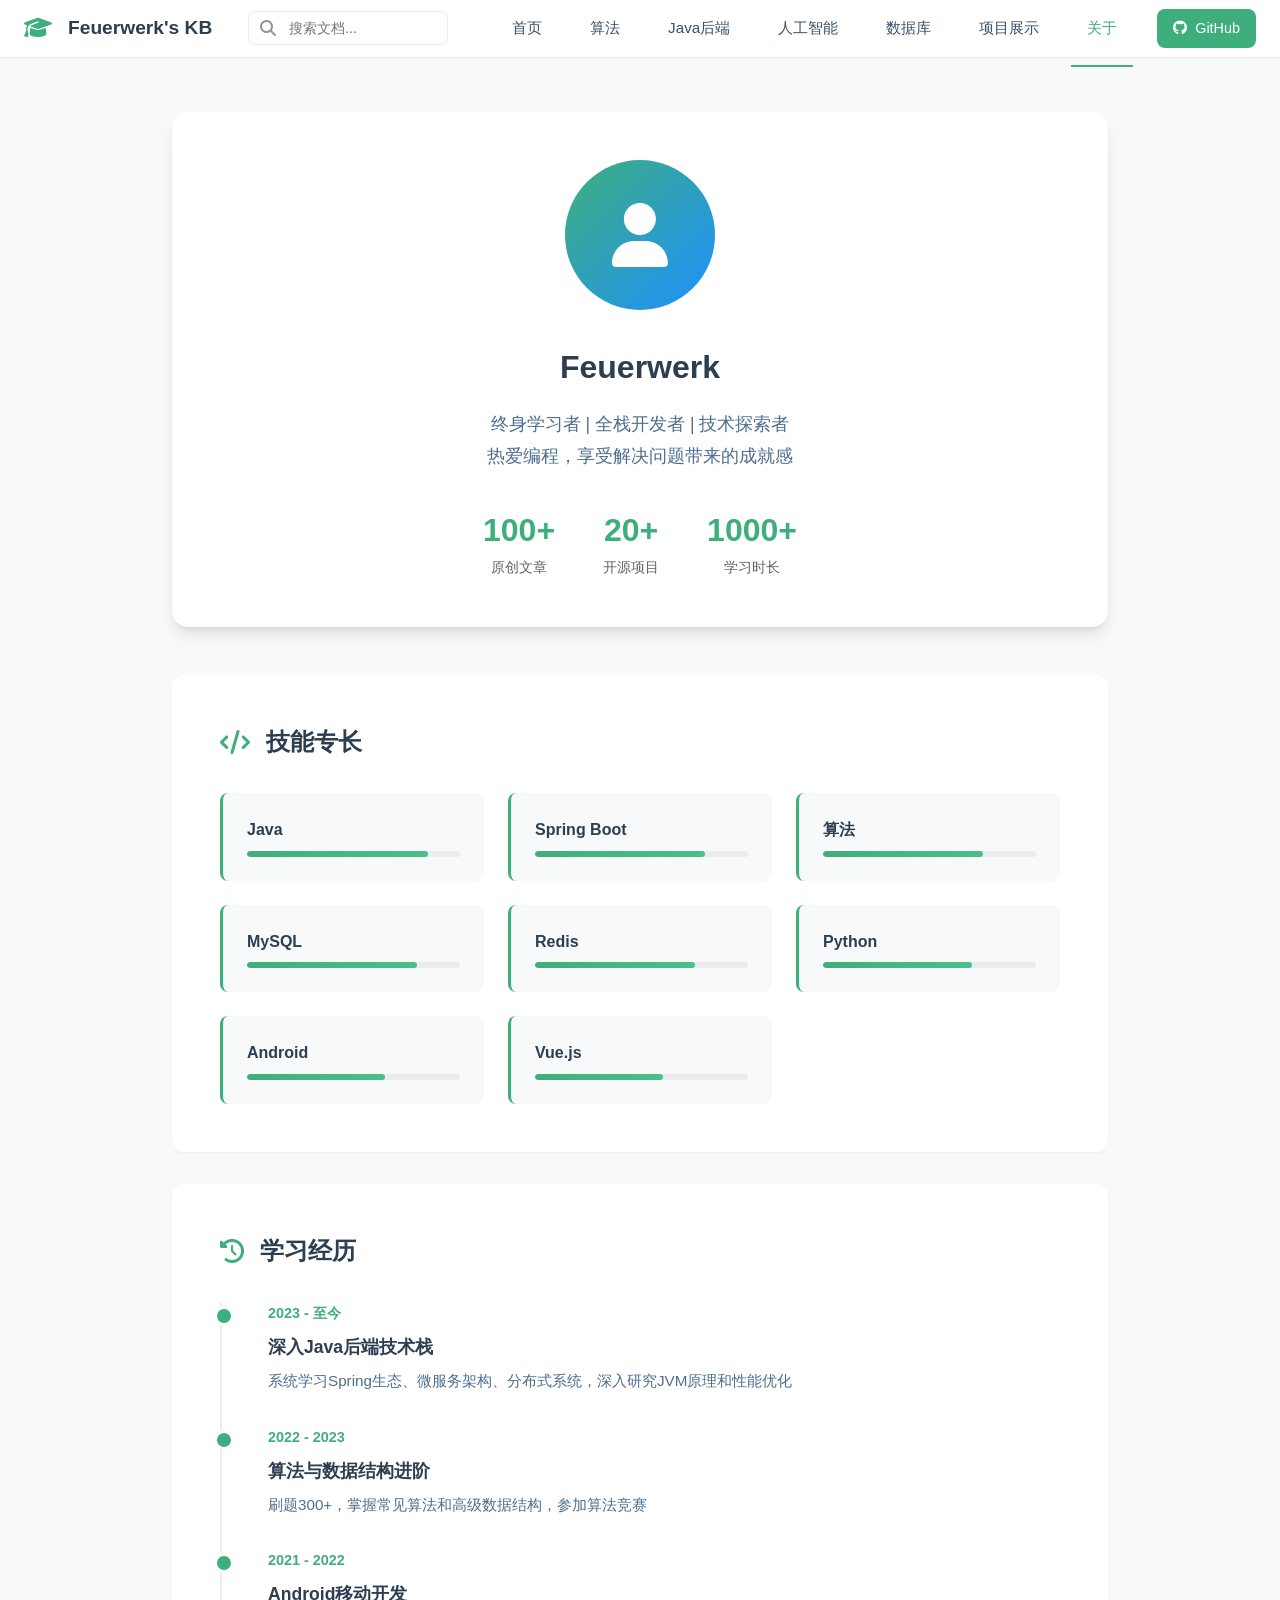
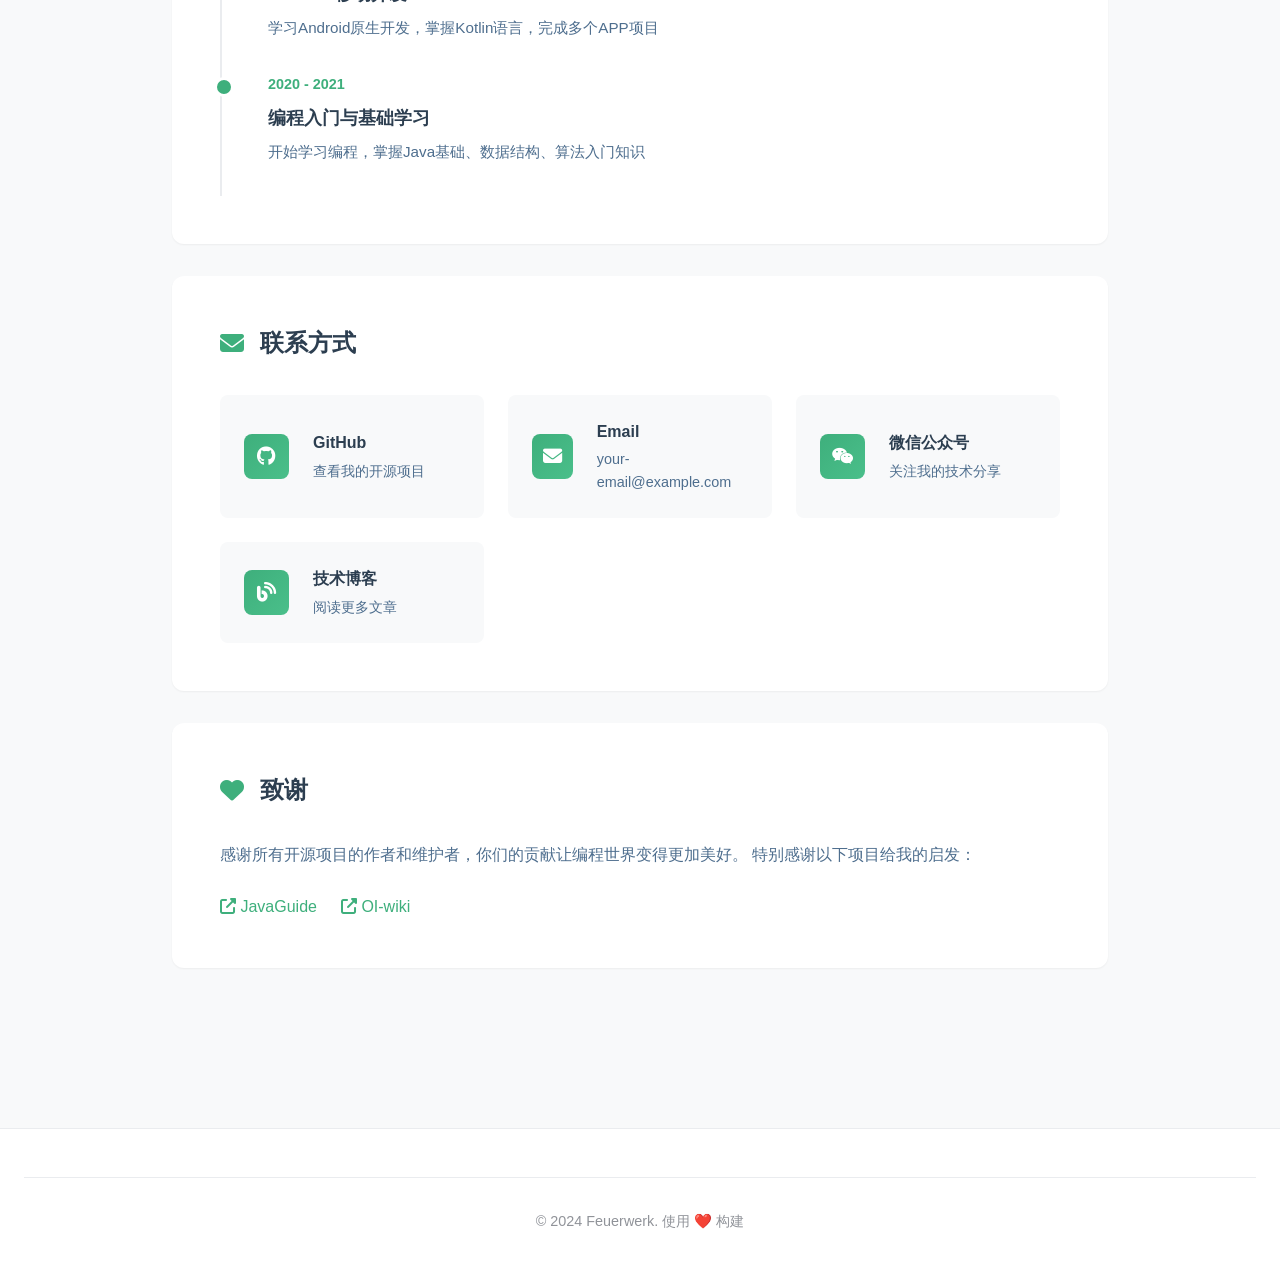
==== pages/about.html @ c7c96744 "feat: 创建完整的个人知识库展示网站 - 添加文档系统风格的首页和导航 - 创建6个学习领域页面（算法、Java后端、AI、框架、数据库、中间件） - 添加项目展示页面和关于页面 - 实现响应式设" ====
<!DOCTYPE html>
<html lang="zh-CN">
<head>
    <meta charset="UTF-8">
    <meta name="viewport" content="width=device-width, initial-scale=1.0">
    <title>关于我 - Feuerwerk's Knowledge Base</title>
    <link rel="stylesheet" href="https://cdnjs.cloudflare.com/ajax/libs/font-awesome/6.4.0/css/all.min.css">
    <link rel="stylesheet" href="../css/docs-style.css">
    <style>
        .about-container {
            max-width: 1000px;
            margin: 0 auto;
            padding: var(--spacing-lg);
        }

        .profile-card {
            background: var(--bg-primary);
            border-radius: var(--radius-xl);
            padding: var(--spacing-xl);
            text-align: center;
            box-shadow: var(--shadow-lg);
            margin-bottom: var(--spacing-xl);
        }

        .profile-avatar {
            width: 150px;
            height: 150px;
            border-radius: 50%;
            background: linear-gradient(135deg, var(--primary-color), var(--accent-color));
            margin: 0 auto var(--spacing-lg);
            display: flex;
            align-items: center;
            justify-content: center;
            font-size: 4rem;
            color: white;
        }

        .profile-name {
            font-size: 2rem;
            font-weight: 700;
            margin-bottom: var(--spacing-sm);
        }

        .profile-bio {
            color: var(--text-tertiary);
            font-size: 1.1rem;
            max-width: 600px;
            margin: 0 auto var(--spacing-lg);
            line-height: 1.8;
        }

        .profile-stats {
            display: flex;
            justify-content: center;
            gap: var(--spacing-xl);
            margin-top: var(--spacing-lg);
        }

        .profile-stat {
            text-align: center;
        }

        .profile-stat-value {
            font-size: 2rem;
            font-weight: 700;
            color: var(--primary-color);
        }

        .profile-stat-label {
            color: var(--text-light);
            font-size: 0.9rem;
        }

        .section {
            background: var(--bg-primary);
            border-radius: var(--radius-lg);
            padding: var(--spacing-xl);
            margin-bottom: var(--spacing-lg);
            box-shadow: var(--shadow-sm);
        }

        .section-title {
            display: flex;
            align-items: center;
            gap: var(--spacing-sm);
            font-size: 1.5rem;
            font-weight: 700;
            margin-bottom: var(--spacing-lg);
            color: var(--text-primary);
        }

        .section-title i {
            color: var(--primary-color);
        }

        .skills-grid {
            display: grid;
            grid-template-columns: repeat(auto-fit, minmax(200px, 1fr));
            gap: var(--spacing-md);
        }

        .skill-item {
            padding: var(--spacing-md);
            background: var(--bg-secondary);
            border-radius: var(--radius-md);
            border-left: 3px solid var(--primary-color);
        }

        .skill-name {
            font-weight: 600;
            margin-bottom: var(--spacing-xs);
            color: var(--text-primary);
        }

        .skill-level {
            height: 6px;
            background: var(--border-color);
            border-radius: 3px;
            overflow: hidden;
        }

        .skill-progress {
            height: 100%;
            background: linear-gradient(90deg, var(--primary-color), var(--primary-light));
            border-radius: 3px;
            transition: width 1s ease-in-out;
        }

        .timeline {
            position: relative;
            padding-left: var(--spacing-xl);
        }

        .timeline::before {
            content: '';
            position: absolute;
            left: 0;
            top: 0;
            bottom: 0;
            width: 2px;
            background: var(--border-color);
        }

        .timeline-item {
            position: relative;
            padding-bottom: var(--spacing-lg);
        }

        .timeline-item::before {
            content: '';
            position: absolute;
            left: calc(-1 * var(--spacing-xl) - 6px);
            top: 4px;
            width: 14px;
            height: 14px;
            border-radius: 50%;
            background: var(--primary-color);
            border: 3px solid var(--bg-primary);
        }

        .timeline-date {
            color: var(--primary-color);
            font-weight: 600;
            font-size: 0.9rem;
            margin-bottom: var(--spacing-xs);
        }

        .timeline-title {
            font-size: 1.1rem;
            font-weight: 600;
            margin-bottom: var(--spacing-xs);
        }

        .timeline-desc {
            color: var(--text-tertiary);
            font-size: 0.95rem;
        }

        .contact-methods {
            display: grid;
            grid-template-columns: repeat(auto-fit, minmax(250px, 1fr));
            gap: var(--spacing-md);
        }

        .contact-method {
            display: flex;
            align-items: center;
            gap: var(--spacing-md);
            padding: var(--spacing-md);
            background: var(--bg-secondary);
            border-radius: var(--radius-md);
            text-decoration: none;
            color: var(--text-primary);
            transition: all 0.3s ease;
        }

        .contact-method:hover {
            transform: translateY(-2px);
            box-shadow: var(--shadow-md);
        }

        .contact-icon {
            width: 45px;
            height: 45px;
            background: linear-gradient(135deg, var(--primary-color), var(--primary-light));
            border-radius: var(--radius-md);
            display: flex;
            align-items: center;
            justify-content: center;
            color: white;
            font-size: 1.2rem;
        }

        .contact-info h4 {
            font-size: 1rem;
            margin-bottom: 4px;
        }

        .contact-info p {
            color: var(--text-tertiary);
            font-size: 0.9rem;
        }
    </style>
</head>
<body>
    <!-- 导航栏 -->
    <nav class="navbar">
        <div class="nav-container">
            <div class="nav-brand">
                <a href="../index.html" class="logo">
                    <i class="fas fa-graduation-cap"></i>
                    <span>Feuerwerk's KB</span>
                </a>
            </div>
            <div class="nav-menu">
                <div class="nav-search">
                    <input type="text" placeholder="搜索文档..." class="search-input">
                    <i class="fas fa-search"></i>
                </div>
                <div class="nav-links">
                    <a href="../index.html" class="nav-link">首页</a>
                    <a href="algorithm.html" class="nav-link">算法</a>
                    <a href="java-backend.html" class="nav-link">Java后端</a>
                    <a href="ai.html" class="nav-link">人工智能</a>
                    <a href="database.html" class="nav-link">数据库</a>
                    <a href="projects.html" class="nav-link">项目展示</a>
                    <a href="about.html" class="nav-link active">关于</a>
                </div>
                <div class="nav-actions">
                    <a href="https://github.com/FeuerwerkLy" target="_blank" class="github-link">
                        <i class="fab fa-github"></i>
                        <span>GitHub</span>
                    </a>
                </div>
                <button class="mobile-menu-toggle">
                    <i class="fas fa-bars"></i>
                </button>
            </div>
        </div>
    </nav>

    <!-- 主要内容 -->
    <div class="main-container">
        <div class="about-container">
            <!-- 个人简介卡片 -->
            <div class="profile-card">
                <div class="profile-avatar">
                    <i class="fas fa-user"></i>
                </div>
                <h1 class="profile-name">Feuerwerk</h1>
                <p class="profile-bio">
                    终身学习者 | 全栈开发者 | 技术探索者<br>
                    热爱编程，享受解决问题带来的成就感
                </p>
                <div class="profile-stats">
                    <div class="profile-stat">
                        <div class="profile-stat-value">100+</div>
                        <div class="profile-stat-label">原创文章</div>
                    </div>
                    <div class="profile-stat">
                        <div class="profile-stat-value">20+</div>
                        <div class="profile-stat-label">开源项目</div>
                    </div>
                    <div class="profile-stat">
                        <div class="profile-stat-value">1000+</div>
                        <div class="profile-stat-label">学习时长</div>
                    </div>
                </div>
            </div>

            <!-- 技能专长 -->
            <div class="section">
                <h2 class="section-title">
                    <i class="fas fa-code"></i>
                    技能专长
                </h2>
                <div class="skills-grid">
                    <div class="skill-item">
                        <div class="skill-name">Java</div>
                        <div class="skill-level">
                            <div class="skill-progress" style="width: 85%"></div>
                        </div>
                    </div>
                    <div class="skill-item">
                        <div class="skill-name">Spring Boot</div>
                        <div class="skill-level">
                            <div class="skill-progress" style="width: 80%"></div>
                        </div>
                    </div>
                    <div class="skill-item">
                        <div class="skill-name">算法</div>
                        <div class="skill-level">
                            <div class="skill-progress" style="width: 75%"></div>
                        </div>
                    </div>
                    <div class="skill-item">
                        <div class="skill-name">MySQL</div>
                        <div class="skill-level">
                            <div class="skill-progress" style="width: 80%"></div>
                        </div>
                    </div>
                    <div class="skill-item">
                        <div class="skill-name">Redis</div>
                        <div class="skill-level">
                            <div class="skill-progress" style="width: 75%"></div>
                        </div>
                    </div>
                    <div class="skill-item">
                        <div class="skill-name">Python</div>
                        <div class="skill-level">
                            <div class="skill-progress" style="width: 70%"></div>
                        </div>
                    </div>
                    <div class="skill-item">
                        <div class="skill-name">Android</div>
                        <div class="skill-level">
                            <div class="skill-progress" style="width: 65%"></div>
                        </div>
                    </div>
                    <div class="skill-item">
                        <div class="skill-name">Vue.js</div>
                        <div class="skill-level">
                            <div class="skill-progress" style="width: 60%"></div>
                        </div>
                    </div>
                </div>
            </div>

            <!-- 学习经历 -->
            <div class="section">
                <h2 class="section-title">
                    <i class="fas fa-history"></i>
                    学习经历
                </h2>
                <div class="timeline">
                    <div class="timeline-item">
                        <div class="timeline-date">2023 - 至今</div>
                        <div class="timeline-title">深入Java后端技术栈</div>
                        <div class="timeline-desc">
                            系统学习Spring生态、微服务架构、分布式系统，深入研究JVM原理和性能优化
                        </div>
                    </div>
                    <div class="timeline-item">
                        <div class="timeline-date">2022 - 2023</div>
                        <div class="timeline-title">算法与数据结构进阶</div>
                        <div class="timeline-desc">
                            刷题300+，掌握常见算法和高级数据结构，参加算法竞赛
                        </div>
                    </div>
                    <div class="timeline-item">
                        <div class="timeline-date">2021 - 2022</div>
                        <div class="timeline-title">Android移动开发</div>
                        <div class="timeline-desc">
                            学习Android原生开发，掌握Kotlin语言，完成多个APP项目
                        </div>
                    </div>
                    <div class="timeline-item">
                        <div class="timeline-date">2020 - 2021</div>
                        <div class="timeline-title">编程入门与基础学习</div>
                        <div class="timeline-desc">
                            开始学习编程，掌握Java基础、数据结构、算法入门知识
                        </div>
                    </div>
                </div>
            </div>

            <!-- 联系方式 -->
            <div class="section">
                <h2 class="section-title">
                    <i class="fas fa-envelope"></i>
                    联系方式
                </h2>
                <div class="contact-methods">
                    <a href="https://github.com/FeuerwerkLy" target="_blank" class="contact-method">
                        <div class="contact-icon">
                            <i class="fab fa-github"></i>
                        </div>
                        <div class="contact-info">
                            <h4>GitHub</h4>
                            <p>查看我的开源项目</p>
                        </div>
                    </a>
                    <a href="mailto:your-email@example.com" class="contact-method">
                        <div class="contact-icon">
                            <i class="fas fa-envelope"></i>
                        </div>
                        <div class="contact-info">
                            <h4>Email</h4>
                            <p>your-email@example.com</p>
                        </div>
                    </a>
                    <a href="#" class="contact-method">
                        <div class="contact-icon">
                            <i class="fab fa-weixin"></i>
                        </div>
                        <div class="contact-info">
                            <h4>微信公众号</h4>
                            <p>关注我的技术分享</p>
                        </div>
                    </a>
                    <a href="#" class="contact-method">
                        <div class="contact-icon">
                            <i class="fas fa-blog"></i>
                        </div>
                        <div class="contact-info">
                            <h4>技术博客</h4>
                            <p>阅读更多文章</p>
                        </div>
                    </a>
                </div>
            </div>

            <!-- 致谢 -->
            <div class="section">
                <h2 class="section-title">
                    <i class="fas fa-heart"></i>
                    致谢
                </h2>
                <p style="color: var(--text-tertiary); line-height: 1.8;">
                    感谢所有开源项目的作者和维护者，你们的贡献让编程世界变得更加美好。
                    特别感谢以下项目给我的启发：
                </p>
                <div style="margin-top: var(--spacing-md); display: flex; gap: var(--spacing-md); flex-wrap: wrap;">
                    <a href="https://github.com/Snailclimb/JavaGuide" target="_blank" style="color: var(--primary-color); text-decoration: none;">
                        <i class="fas fa-external-link-alt"></i> JavaGuide
                    </a>
                    <a href="https://github.com/OI-wiki/OI-wiki" target="_blank" style="color: var(--primary-color); text-decoration: none;">
                        <i class="fas fa-external-link-alt"></i> OI-wiki
                    </a>
                </div>
            </div>
        </div>
    </div>

    <!-- 页脚 -->
    <footer class="footer">
        <div class="footer-container">
            <div class="footer-bottom">
                <p>© 2024 Feuerwerk. 使用 ❤️ 构建</p>
            </div>
        </div>
    </footer>

    <button class="back-to-top" id="backToTop">
        <i class="fas fa-arrow-up"></i>
    </button>

    <script src="../js/main.js"></script>
</body>
</html>
---- css/docs-style.css ----
/* ==================== 全局样式 ==================== */
* {
    margin: 0;
    padding: 0;
    box-sizing: border-box;
}

:root {
    /* 主色调 */
    --primary-color: #3eaf7c;
    --primary-light: #4abf8a;
    --primary-dark: #34905c;

    /* 辅助色 */
    --secondary-color: #42b983;
    --accent-color: #1e90ff;
    --warning-color: #ffc107;
    --danger-color: #f56c6c;
    --success-color: #67c23a;

    /* 文字颜色 */
    --text-primary: #2c3e50;
    --text-secondary: #3a5169;
    --text-tertiary: #4e6e8e;
    --text-light: #606266;
    --text-lighter: #909399;
    --text-placeholder: #c0c4cc;

    /* 背景颜色 */
    --bg-primary: #ffffff;
    --bg-secondary: #f8f9fa;
    --bg-tertiary: #f5f7fa;
    --bg-code: #282c34;
    --bg-sidebar: #fbfbfb;

    /* 边框颜色 */
    --border-color: #eaecef;
    --border-light: #dfe4ed;
    --border-dark: #dcdfe6;

    /* 阴影 */
    --shadow-sm: 0 1px 2px 0 rgba(0, 0, 0, 0.05);
    --shadow-md: 0 4px 6px -1px rgba(0, 0, 0, 0.1), 0 2px 4px -1px rgba(0, 0, 0, 0.06);
    --shadow-lg: 0 10px 15px -3px rgba(0, 0, 0, 0.1), 0 4px 6px -2px rgba(0, 0, 0, 0.05);
    --shadow-xl: 0 20px 25px -5px rgba(0, 0, 0, 0.1), 0 10px 10px -5px rgba(0, 0, 0, 0.04);

    /* 圆角 */
    --radius-sm: 4px;
    --radius-md: 8px;
    --radius-lg: 12px;
    --radius-xl: 16px;

    /* 间距 */
    --spacing-xs: 0.5rem;
    --spacing-sm: 1rem;
    --spacing-md: 1.5rem;
    --spacing-lg: 2rem;
    --spacing-xl: 3rem;

    /* 字体 */
    --font-family: -apple-system, BlinkMacSystemFont, "Segoe UI", Roboto, "Helvetica Neue", Arial, sans-serif;
    --font-mono: "SFMono-Regular", Consolas, "Liberation Mono", Menlo, monospace;
}

html {
    font-size: 16px;
    scroll-behavior: smooth;
}

body {
    font-family: var(--font-family);
    line-height: 1.6;
    color: var(--text-primary);
    background: var(--bg-secondary);
    -webkit-font-smoothing: antialiased;
    -moz-osx-font-smoothing: grayscale;
}

/* ==================== 导航栏 ==================== */
.navbar {
    position: fixed;
    top: 0;
    left: 0;
    right: 0;
    height: 3.6rem;
    background: var(--bg-primary);
    border-bottom: 1px solid var(--border-color);
    z-index: 1000;
    transition: all 0.3s ease;
}

.nav-container {
    max-width: 1400px;
    margin: 0 auto;
    height: 100%;
    padding: 0 var(--spacing-md);
    display: flex;
    align-items: center;
    justify-content: space-between;
}

.nav-brand .logo {
    display: flex;
    align-items: center;
    gap: var(--spacing-sm);
    text-decoration: none;
    color: var(--text-primary);
    font-weight: 600;
    font-size: 1.2rem;
    transition: all 0.3s ease;
}

.nav-brand .logo:hover {
    color: var(--primary-color);
}

.nav-brand .logo i {
    color: var(--primary-color);
    font-size: 1.4rem;
}

.nav-menu {
    display: flex;
    align-items: center;
    gap: var(--spacing-md);
}

.nav-search {
    position: relative;
    margin-right: var(--spacing-md);
}

.nav-search input {
    width: 200px;
    padding: 0.5rem 1rem 0.5rem 2.5rem;
    border: 1px solid var(--border-color);
    border-radius: var(--radius-md);
    font-size: 0.9rem;
    transition: all 0.3s ease;
}

.nav-search input:focus {
    outline: none;
    border-color: var(--primary-color);
    width: 250px;
}

.nav-search i {
    position: absolute;
    left: 0.75rem;
    top: 50%;
    transform: translateY(-50%);
    color: var(--text-lighter);
}

.nav-links {
    display: flex;
    gap: var(--spacing-sm);
}

.nav-link {
    padding: 0.5rem 1rem;
    color: var(--text-secondary);
    text-decoration: none;
    font-size: 0.95rem;
    font-weight: 500;
    border-radius: var(--radius-sm);
    transition: all 0.3s ease;
    position: relative;
}

.nav-link:hover {
    color: var(--primary-color);
    background: var(--bg-tertiary);
}

.nav-link.active {
    color: var(--primary-color);
}

.nav-link.active::after {
    content: '';
    position: absolute;
    bottom: -1.15rem;
    left: 0;
    right: 0;
    height: 2px;
    background: var(--primary-color);
}

.nav-actions .github-link {
    display: flex;
    align-items: center;
    gap: var(--spacing-xs);
    padding: 0.5rem 1rem;
    background: var(--primary-color);
    color: white;
    text-decoration: none;
    border-radius: var(--radius-md);
    font-size: 0.9rem;
    font-weight: 500;
    transition: all 0.3s ease;
}

.nav-actions .github-link:hover {
    background: var(--primary-light);
    transform: translateY(-2px);
}

.mobile-menu-toggle {
    display: none;
    background: none;
    border: none;
    font-size: 1.2rem;
    color: var(--text-primary);
    cursor: pointer;
    padding: var(--spacing-sm);
}

/* ==================== 主容器 ==================== */
.main-container {
    max-width: 1400px;
    margin: 0 auto;
    padding: 5rem var(--spacing-md) var(--spacing-xl);
    min-height: 100vh;
}

/* ==================== Hero Section ==================== */
.hero-section {
    display: grid;
    grid-template-columns: 1fr 1fr;
    gap: var(--spacing-xl);
    align-items: center;
    padding: var(--spacing-xl) 0;
    margin-bottom: var(--spacing-xl);
}

.hero-content {
    animation: fadeInUp 0.8s ease;
}

.hero-badge {
    display: inline-flex;
    align-items: center;
    gap: var(--spacing-xs);
    padding: var(--spacing-xs) var(--spacing-md);
    background: rgba(62, 175, 124, 0.1);
    color: var(--primary-color);
    border-radius: var(--radius-xl);
    font-size: 0.9rem;
    font-weight: 500;
    margin-bottom: var(--spacing-md);
}

.hero-title {
    font-size: 3rem;
    font-weight: 700;
    line-height: 1.2;
    margin-bottom: var(--spacing-md);
}

.gradient-text {
    background: linear-gradient(135deg, var(--primary-color), var(--accent-color));
    -webkit-background-clip: text;
    -webkit-text-fill-color: transparent;
    background-clip: text;
}

.hero-subtitle {
    font-size: 1.5rem;
    color: var(--text-secondary);
    margin-bottom: var(--spacing-md);
}

.hero-description {
    font-size: 1.1rem;
    color: var(--text-tertiary);
    line-height: 1.8;
    margin-bottom: var(--spacing-lg);
}

.hero-stats {
    display: grid;
    grid-template-columns: repeat(4, 1fr);
    gap: var(--spacing-md);
    margin-bottom: var(--spacing-lg);
}

.stat-item {
    text-align: center;
    padding: var(--spacing-md);
    background: var(--bg-primary);
    border-radius: var(--radius-lg);
    box-shadow: var(--shadow-sm);
}

.stat-number {
    font-size: 2rem;
    font-weight: 700;
    color: var(--primary-color);
    margin-bottom: var(--spacing-xs);
}

.stat-label {
    font-size: 0.9rem;
    color: var(--text-light);
}

.hero-actions {
    display: flex;
    gap: var(--spacing-md);
    flex-wrap: wrap;
}

.btn {
    display: inline-flex;
    align-items: center;
    gap: var(--spacing-sm);
    padding: 0.875rem 1.75rem;
    border: none;
    border-radius: var(--radius-md);
    font-size: 1rem;
    font-weight: 500;
    cursor: pointer;
    text-decoration: none;
    transition: all 0.3s ease;
}

.btn-primary {
    background: var(--primary-color);
    color: white;
}

.btn-primary:hover {
    background: var(--primary-light);
    transform: translateY(-2px);
    box-shadow: var(--shadow-md);
}

.btn-secondary {
    background: white;
    color: var(--text-primary);
    border: 2px solid var(--border-color);
}

.btn-secondary:hover {
    border-color: var(--primary-color);
    color: var(--primary-color);
    transform: translateY(-2px);
}

.hero-illustration {
    position: relative;
    height: 400px;
    display: flex;
    align-items: center;
    justify-content: center;
}

.floating-card {
    position: absolute;
    width: 100px;
    height: 100px;
    background: white;
    border-radius: var(--radius-lg);
    box-shadow: var(--shadow-lg);
    display: flex;
    align-items: center;
    justify-content: center;
    font-size: 2.5rem;
    animation: float 6s ease-in-out infinite;
}

.floating-card:nth-child(1) {
    top: 10%;
    left: 20%;
    color: #f89820;
    animation-delay: 0s;
}

.floating-card:nth-child(2) {
    top: 50%;
    left: 50%;
    transform: translate(-50%, -50%);
    color: var(--primary-color);
    animation-delay: 2s;
}

.floating-card:nth-child(3) {
    bottom: 10%;
    right: 20%;
    color: var(--accent-color);
    animation-delay: 4s;
}

@keyframes float {
    0%, 100% {
        transform: translateY(0);
    }
    50% {
        transform: translateY(-20px);
    }
}

/* ==================== 快速导航 ==================== */
.quick-nav {
    margin-bottom: var(--spacing-xl);
}

.section-title {
    font-size: 2rem;
    font-weight: 700;
    margin-bottom: var(--spacing-lg);
    display: flex;
    align-items: center;
    gap: var(--spacing-sm);
}

.section-title i {
    color: var(--primary-color);
}

.nav-grid {
    display: grid;
    grid-template-columns: repeat(auto-fit, minmax(350px, 1fr));
    gap: var(--spacing-md);
}

.nav-card {
    display: flex;
    gap: var(--spacing-md);
    padding: var(--spacing-lg);
    background: var(--bg-primary);
    border-radius: var(--radius-lg);
    text-decoration: none;
    transition: all 0.3s ease;
    border: 1px solid var(--border-color);
}

.nav-card:hover {
    transform: translateY(-4px);
    box-shadow: var(--shadow-lg);
    border-color: var(--primary-color);
}

.card-icon {
    width: 60px;
    height: 60px;
    border-radius: var(--radius-lg);
    display: flex;
    align-items: center;
    justify-content: center;
    font-size: 1.5rem;
    color: white;
    flex-shrink: 0;
}

.card-icon.algorithm {
    background: linear-gradient(135deg, #667eea, #764ba2);
}

.card-icon.java {
    background: linear-gradient(135deg, #f093fb, #f5576c);
}

.card-icon.ai {
    background: linear-gradient(135deg, #4facfe, #00f2fe);
}

.card-icon.framework {
    background: linear-gradient(135deg, #43e97b, #38f9d7);
}

.card-icon.database {
    background: linear-gradient(135deg, #fa709a, #fee140);
}

.card-icon.middleware {
    background: linear-gradient(135deg, #30cfd0, #330867);
}

.card-content h3 {
    font-size: 1.25rem;
    margin-bottom: var(--spacing-xs);
    color: var(--text-primary);
}

.card-content p {
    color: var(--text-tertiary);
    font-size: 0.95rem;
    margin-bottom: var(--spacing-sm);
}

.card-footer {
    display: flex;
    justify-content: space-between;
    align-items: center;
    font-size: 0.9rem;
    color: var(--text-light);
}

.card-footer i {
    color: var(--primary-color);
}

/* ==================== 最新文章 ==================== */
.latest-posts {
    margin-bottom: var(--spacing-xl);
}

.section-header {
    display: flex;
    justify-content: space-between;
    align-items: center;
    margin-bottom: var(--spacing-lg);
}

.view-all {
    display: flex;
    align-items: center;
    gap: var(--spacing-xs);
    color: var(--primary-color);
    text-decoration: none;
    font-weight: 500;
    transition: all 0.3s ease;
}

.view-all:hover {
    gap: var(--spacing-sm);
}

.posts-grid {
    display: grid;
    grid-template-columns: repeat(auto-fit, minmax(320px, 1fr));
    gap: var(--spacing-md);
}

.post-card {
    background: var(--bg-primary);
    border-radius: var(--radius-lg);
    padding: var(--spacing-lg);
    border: 1px solid var(--border-color);
    transition: all 0.3s ease;
}

.post-card:hover {
    transform: translateY(-4px);
    box-shadow: var(--shadow-lg);
    border-color: var(--primary-color);
}

.post-header {
    display: flex;
    justify-content: space-between;
    align-items: center;
    margin-bottom: var(--spacing-sm);
}

.post-tag {
    padding: 0.25rem 0.75rem;
    background: rgba(62, 175, 124, 0.1);
    color: var(--primary-color);
    border-radius: var(--radius-sm);
    font-size: 0.85rem;
    font-weight: 500;
}

.post-date {
    color: var(--text-lighter);
    font-size: 0.85rem;
}

.post-title {
    margin-bottom: var(--spacing-sm);
}

.post-title a {
    color: var(--text-primary);
    text-decoration: none;
    font-size: 1.15rem;
    font-weight: 600;
    transition: color 0.3s ease;
}

.post-title a:hover {
    color: var(--primary-color);
}

.post-excerpt {
    color: var(--text-tertiary);
    font-size: 0.95rem;
    line-height: 1.6;
    margin-bottom: var(--spacing-md);
}

.post-footer {
    display: flex;
    justify-content: space-between;
    align-items: center;
}

.post-meta {
    display: flex;
    gap: var(--spacing-md);
    color: var(--text-lighter);
    font-size: 0.85rem;
}

.post-meta span {
    display: flex;
    align-items: center;
    gap: 4px;
}

.read-more {
    color: var(--primary-color);
    text-decoration: none;
    font-weight: 500;
    font-size: 0.9rem;
    transition: all 0.3s ease;
}

.read-more:hover {
    color: var(--primary-dark);
}

/* ==================== 学习路线 ==================== */
.learning-path {
    margin-bottom: var(--spacing-xl);
}

.path-container {
    display: flex;
    flex-direction: column;
    gap: var(--spacing-md);
}

.path-item {
    display: flex;
    align-items: center;
    gap: var(--spacing-lg);
    padding: var(--spacing-lg);
    background: var(--bg-primary);
    border-radius: var(--radius-lg);
    border: 1px solid var(--border-color);
    transition: all 0.3s ease;
}

.path-item:hover {
    transform: translateX(8px);
    border-color: var(--primary-color);
}

.path-icon {
    width: 60px;
    height: 60px;
    background: linear-gradient(135deg, var(--primary-color), var(--primary-light));
    border-radius: var(--radius-lg);
    display: flex;
    align-items: center;
    justify-content: center;
    font-size: 1.5rem;
    color: white;
    flex-shrink: 0;
}

.path-content {
    flex: 1;
}

.path-content h3 {
    font-size: 1.2rem;
    margin-bottom: var(--spacing-xs);
}

.path-content p {
    color: var(--text-tertiary);
    margin-bottom: var(--spacing-sm);
}

.path-link {
    color: var(--primary-color);
    text-decoration: none;
    font-weight: 500;
    transition: all 0.3s ease;
}

.path-link:hover {
    color: var(--primary-dark);
}

/* ==================== 精选项目 ==================== */
.featured-projects {
    margin-bottom: var(--spacing-xl);
}

.projects-showcase {
    display: grid;
    grid-template-columns: repeat(auto-fit, minmax(400px, 1fr));
    gap: var(--spacing-md);
}

.project-item {
    display: flex;
    align-items: center;
    gap: var(--spacing-md);
    padding: var(--spacing-lg);
    background: var(--bg-primary);
    border-radius: var(--radius-lg);
    border: 1px solid var(--border-color);
    transition: all 0.3s ease;
}

.project-item:hover {
    transform: translateY(-4px);
    box-shadow: var(--shadow-lg);
    border-color: var(--primary-color);
}

.project-icon {
    width: 50px;
    height: 50px;
    background: linear-gradient(135deg, var(--primary-color), var(--accent-color));
    border-radius: var(--radius-md);
    display: flex;
    align-items: center;
    justify-content: center;
    font-size: 1.3rem;
    color: white;
    flex-shrink: 0;
}

.project-info {
    flex: 1;
}

.project-info h3 {
    font-size: 1.1rem;
    margin-bottom: var(--spacing-xs);
}

.project-info p {
    color: var(--text-tertiary);
    font-size: 0.9rem;
    margin-bottom: var(--spacing-sm);
}

.project-tags {
    display: flex;
    gap: var(--spacing-xs);
}

.tag {
    padding: 0.25rem 0.5rem;
    background: var(--bg-secondary);
    color: var(--text-secondary);
    border-radius: var(--radius-sm);
    font-size: 0.8rem;
}

.project-link {
    width: 40px;
    height: 40px;
    background: var(--bg-secondary);
    border-radius: var(--radius-md);
    display: flex;
    align-items: center;
    justify-content: center;
    color: var(--text-secondary);
    text-decoration: none;
    transition: all 0.3s ease;
}

.project-link:hover {
    background: var(--primary-color);
    color: white;
}

/* ==================== 贡献者 ==================== */
.contributors {
    margin-bottom: var(--spacing-xl);
}

.contributors-grid {
    display: flex;
    gap: var(--spacing-md);
    flex-wrap: wrap;
}

.contributor-card {
    display: flex;
    flex-direction: column;
    align-items: center;
    gap: var(--spacing-sm);
    padding: var(--spacing-lg);
    background: var(--bg-primary);
    border-radius: var(--radius-lg);
    text-decoration: none;
    border: 1px solid var(--border-color);
    transition: all 0.3s ease;
    min-width: 150px;
}

.contributor-card:hover {
    transform: translateY(-4px);
    box-shadow: var(--shadow-md);
    border-color: var(--primary-color);
}

.contributor-card i {
    font-size: 2rem;
    color: var(--primary-color);
}

.contributor-card span {
    color: var(--text-secondary);
    font-weight: 500;
}

/* ==================== 页脚 ==================== */
.footer {
    background: var(--bg-primary);
    border-top: 1px solid var(--border-color);
    padding: var(--spacing-xl) 0;
    margin-top: var(--spacing-xl);
}

.footer-container {
    max-width: 1400px;
    margin: 0 auto;
    padding: 0 var(--spacing-md);
}

.footer-content {
    display: grid;
    grid-template-columns: repeat(auto-fit, minmax(250px, 1fr));
    gap: var(--spacing-xl);
    margin-bottom: var(--spacing-lg);
}

.footer-section h3 {
    font-size: 1.1rem;
    margin-bottom: var(--spacing-md);
    color: var(--text-primary);
}

.footer-section h3 i {
    color: var(--primary-color);
    margin-right: var(--spacing-xs);
}

.footer-section p {
    color: var(--text-tertiary);
    font-size: 0.95rem;
    line-height: 1.7;
    margin-bottom: var(--spacing-md);
}

.social-links {
    display: flex;
    gap: var(--spacing-sm);
}

.social-links a {
    width: 36px;
    height: 36px;
    background: var(--bg-secondary);
    border-radius: var(--radius-sm);
    display: flex;
    align-items: center;
    justify-content: center;
    color: var(--text-secondary);
    text-decoration: none;
    transition: all 0.3s ease;
}

.social-links a:hover {
    background: var(--primary-color);
    color: white;
    transform: translateY(-2px);
}

.footer-links {
    list-style: none;
}

.footer-links li {
    margin-bottom: var(--spacing-sm);
}

.footer-links a {
    color: var(--text-tertiary);
    text-decoration: none;
    font-size: 0.95rem;
    transition: all 0.3s ease;
}

.footer-links a:hover {
    color: var(--primary-color);
    padding-left: 4px;
}

.newsletter-form {
    display: flex;
    gap: var(--spacing-xs);
}

.newsletter-form input {
    flex: 1;
    padding: 0.625rem;
    border: 1px solid var(--border-color);
    border-radius: var(--radius-sm);
    font-size: 0.9rem;
}

.newsletter-form button {
    padding: 0.625rem 1rem;
    background: var(--primary-color);
    color: white;
    border: none;
    border-radius: var(--radius-sm);
    cursor: pointer;
    font-weight: 500;
    transition: all 0.3s ease;
}

.newsletter-form button:hover {
    background: var(--primary-light);
}

.footer-bottom {
    text-align: center;
    padding-top: var(--spacing-lg);
    border-top: 1px solid var(--border-color);
}

.footer-bottom p {
    color: var(--text-lighter);
    font-size: 0.9rem;
}

.footer-stats {
    display: flex;
    justify-content: center;
    gap: var(--spacing-lg);
    margin-top: var(--spacing-sm);
}

.footer-stats span {
    color: var(--text-lighter);
    font-size: 0.85rem;
}

.footer-stats i {
    color: var(--primary-color);
    margin-right: 4px;
}

/* ==================== 返回顶部按钮 ==================== */
.back-to-top {
    position: fixed;
    bottom: 2rem;
    right: 2rem;
    width: 45px;
    height: 45px;
    background: var(--primary-color);
    color: white;
    border: none;
    border-radius: var(--radius-md);
    cursor: pointer;
    font-size: 1.2rem;
    opacity: 0;
    visibility: hidden;
    transition: all 0.3s ease;
    z-index: 999;
}

.back-to-top.visible {
    opacity: 1;
    visibility: visible;
}

.back-to-top:hover {
    background: var(--primary-light);
    transform: translateY(-4px);
}

/* ==================== 动画 ==================== */
@keyframes fadeInUp {
    from {
        opacity: 0;
        transform: translateY(30px);
    }
    to {
        opacity: 1;
        transform: translateY(0);
    }
}

@keyframes fadeInDown {
    from {
        opacity: 0;
        transform: translateY(-30px);
    }
    to {
        opacity: 1;
        transform: translateY(0);
    }
}

/* ==================== 响应式设计 ==================== */
@media (max-width: 1024px) {
    .hero-section {
        grid-template-columns: 1fr;
    }

    .hero-illustration {
        display: none;
    }

    .nav-search input {
        width: 150px;
    }

    .nav-search input:focus {
        width: 180px;
    }
}

@media (max-width: 768px) {
    .nav-links {
        display: none;
    }

    .nav-actions .github-link span {
        display: none;
    }

    .mobile-menu-toggle {
        display: block;
    }

    .hero-title {
        font-size: 2rem;
    }

    .hero-subtitle {
        font-size: 1.2rem;
    }

    .hero-stats {
        grid-template-columns: repeat(2, 1fr);
    }

    .nav-grid {
        grid-template-columns: 1fr;
    }

    .posts-grid {
        grid-template-columns: 1fr;
    }

    .projects-showcase {
        grid-template-columns: 1fr;
    }

    .footer-content {
        grid-template-columns: 1fr;
    }
}
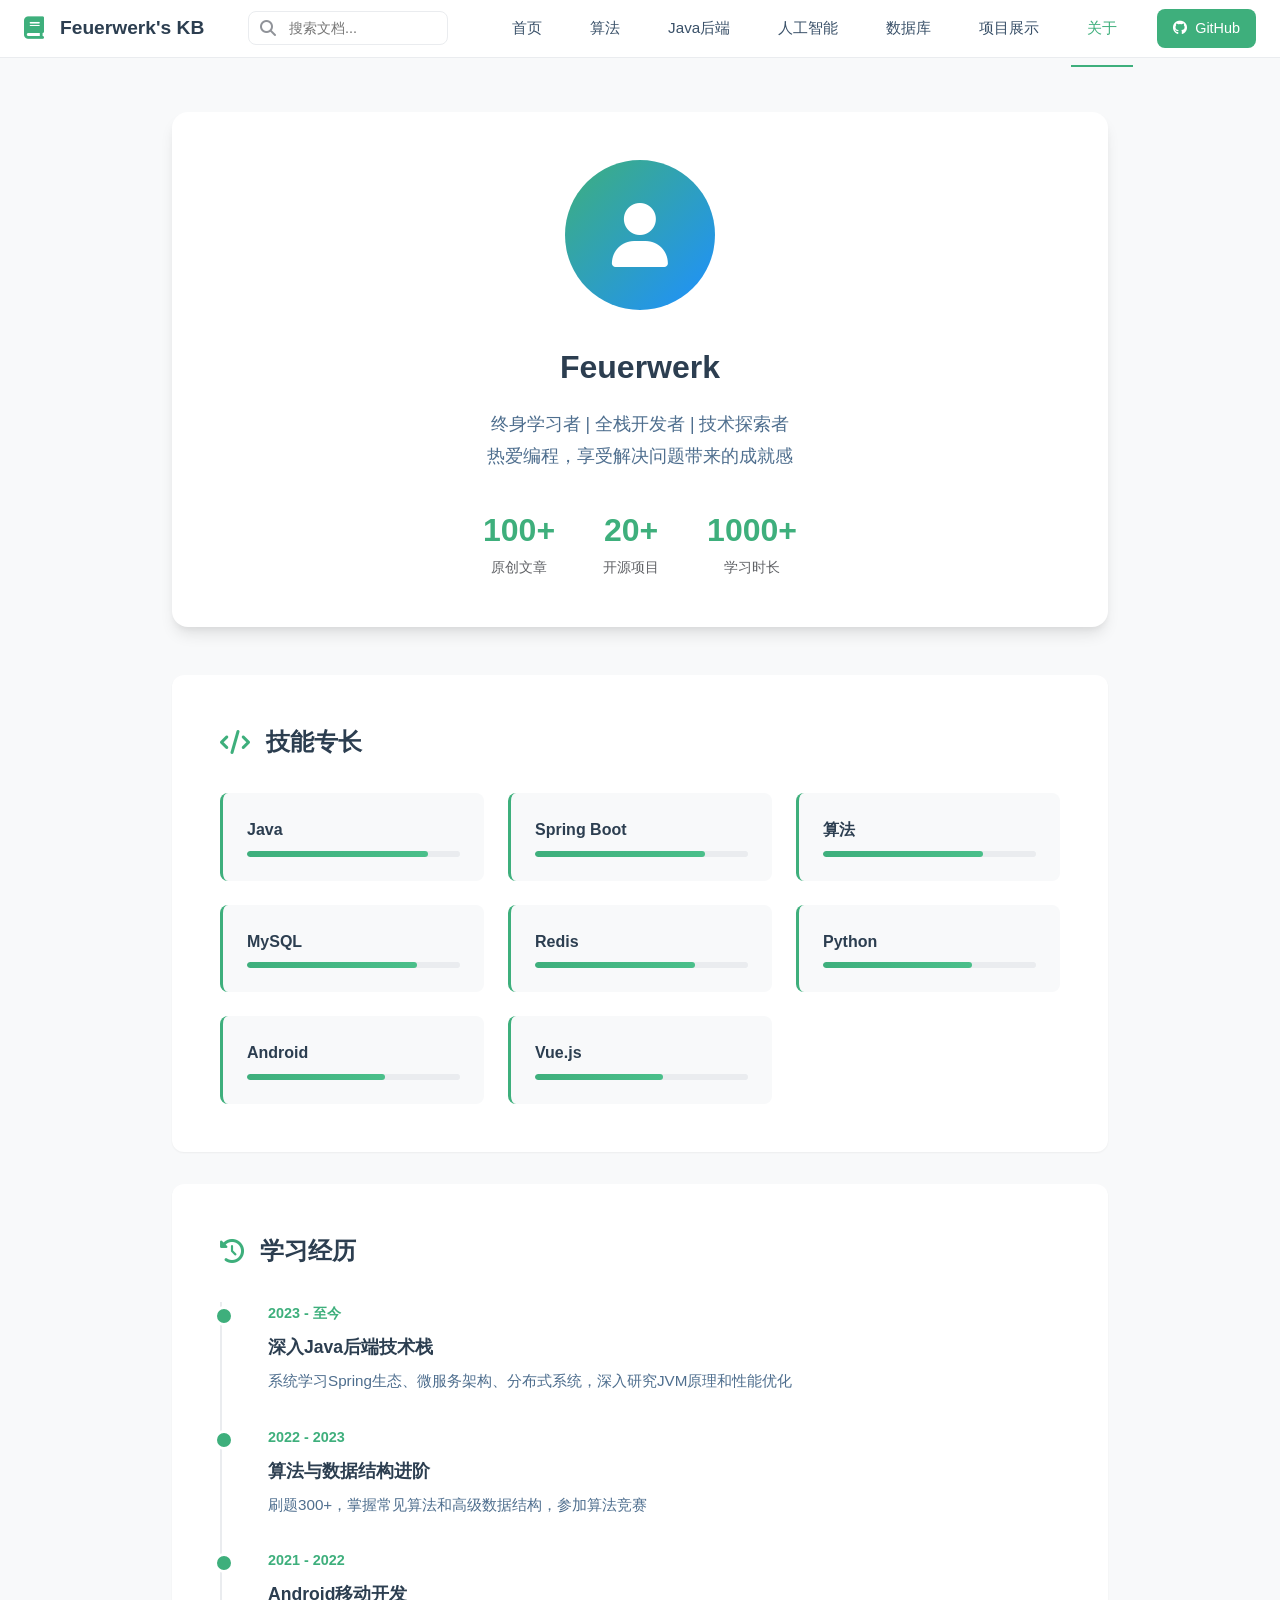
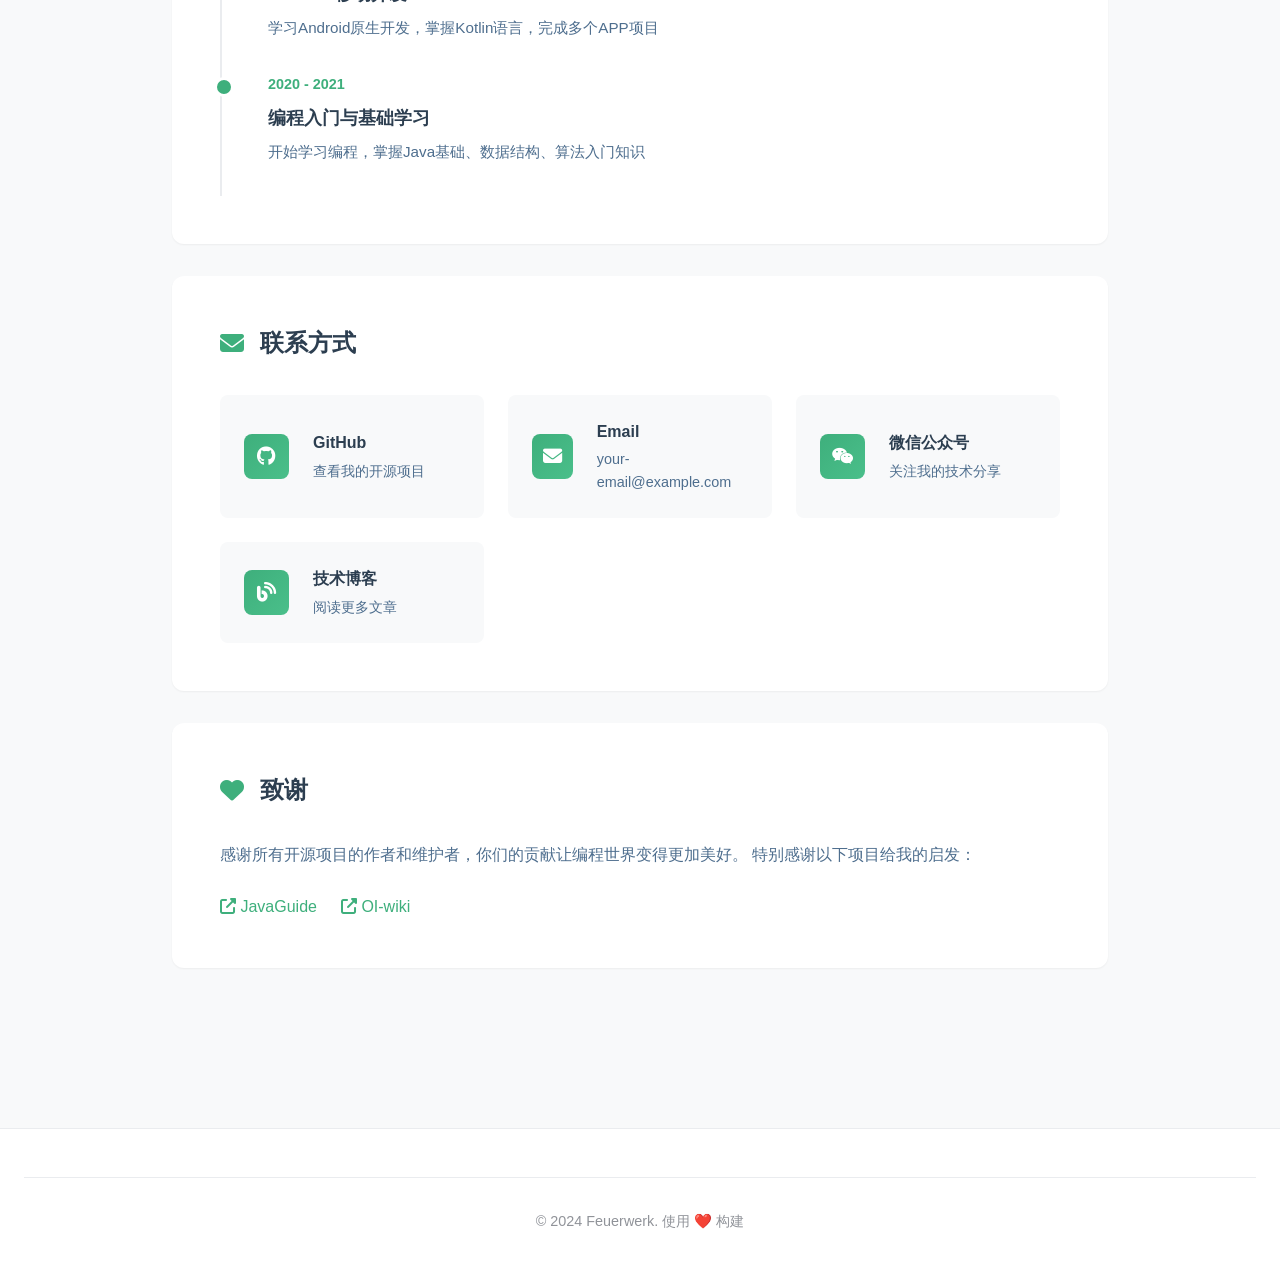
==== commit 2e0130f3: "加入图标" ====
--- a/pages/about.html
+++ b/pages/about.html
@@ -228,7 +228,7 @@
         <div class="nav-container">
             <div class="nav-brand">
                 <a href="../index.html" class="logo">
-                    <i class="fas fa-graduation-cap"></i>
+                    <i class="fas fa-book"></i>
                     <span>Feuerwerk's KB</span>
                 </a>
             </div>
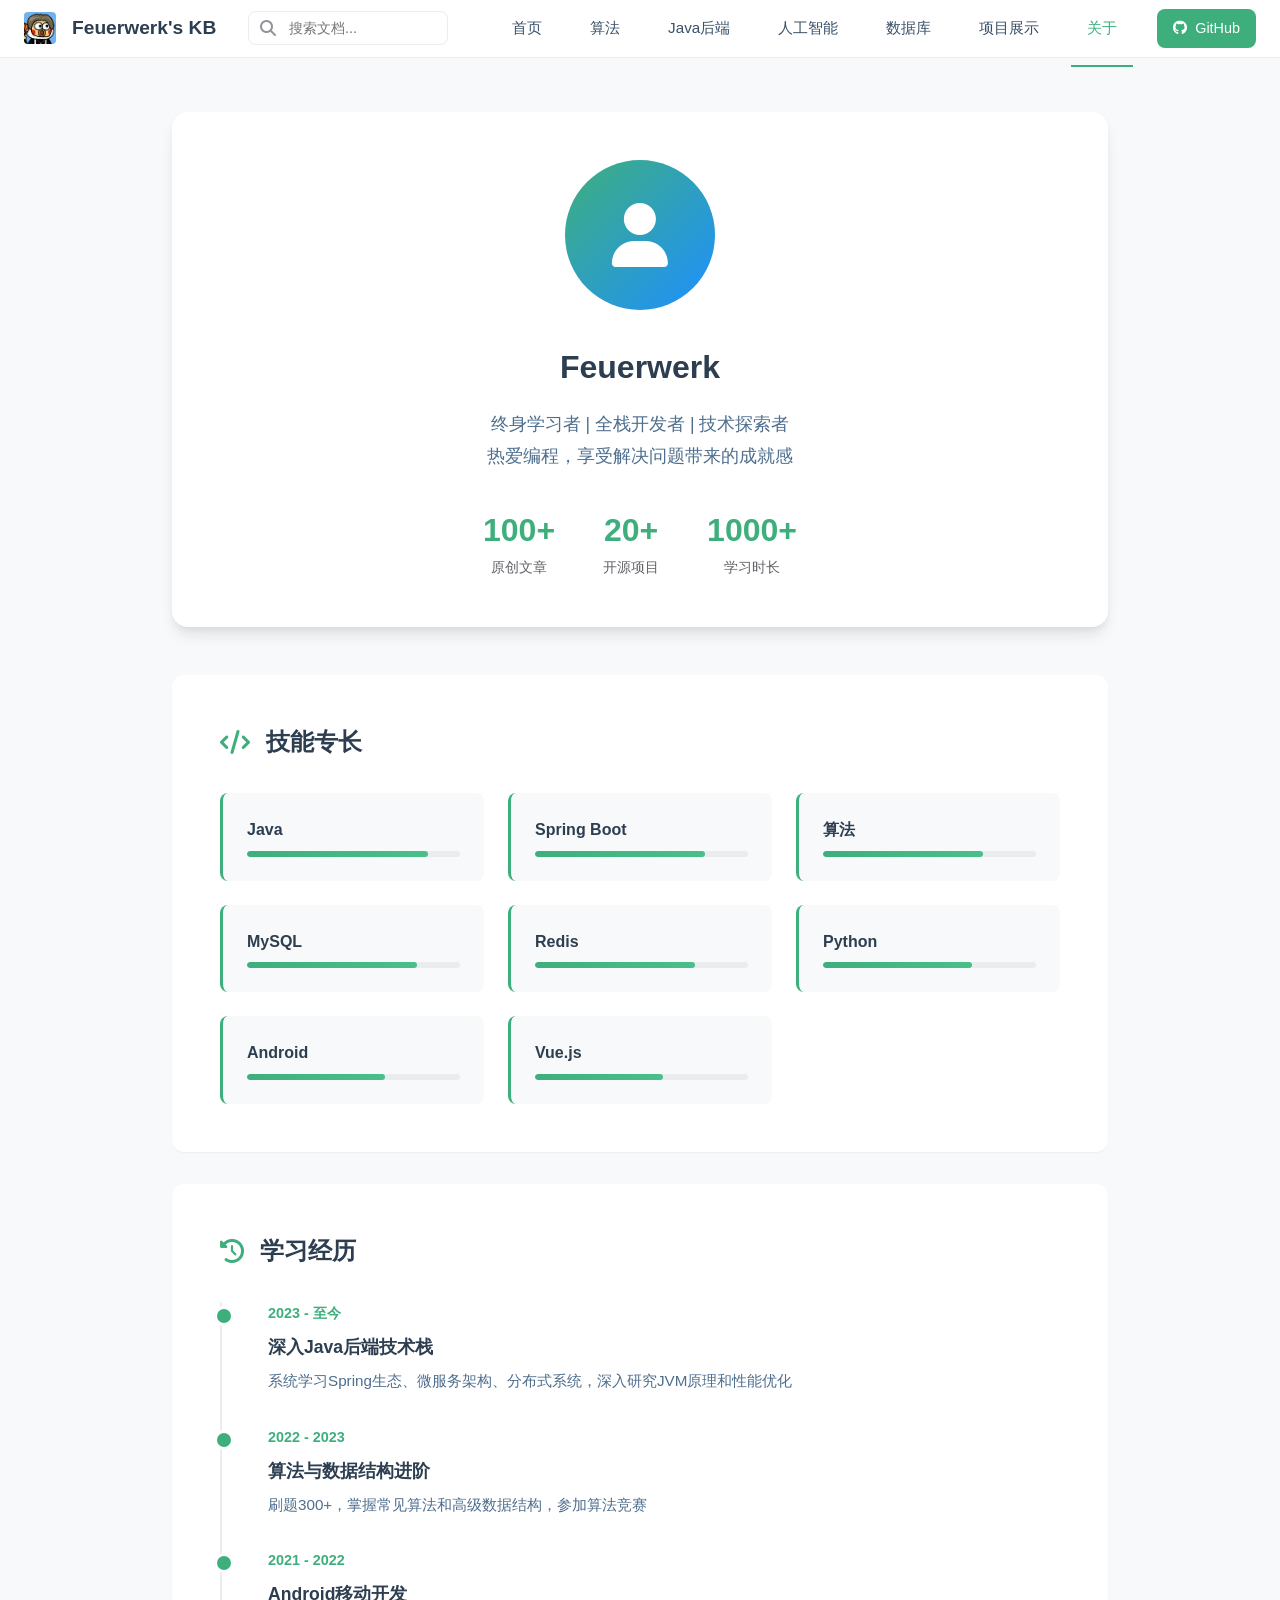
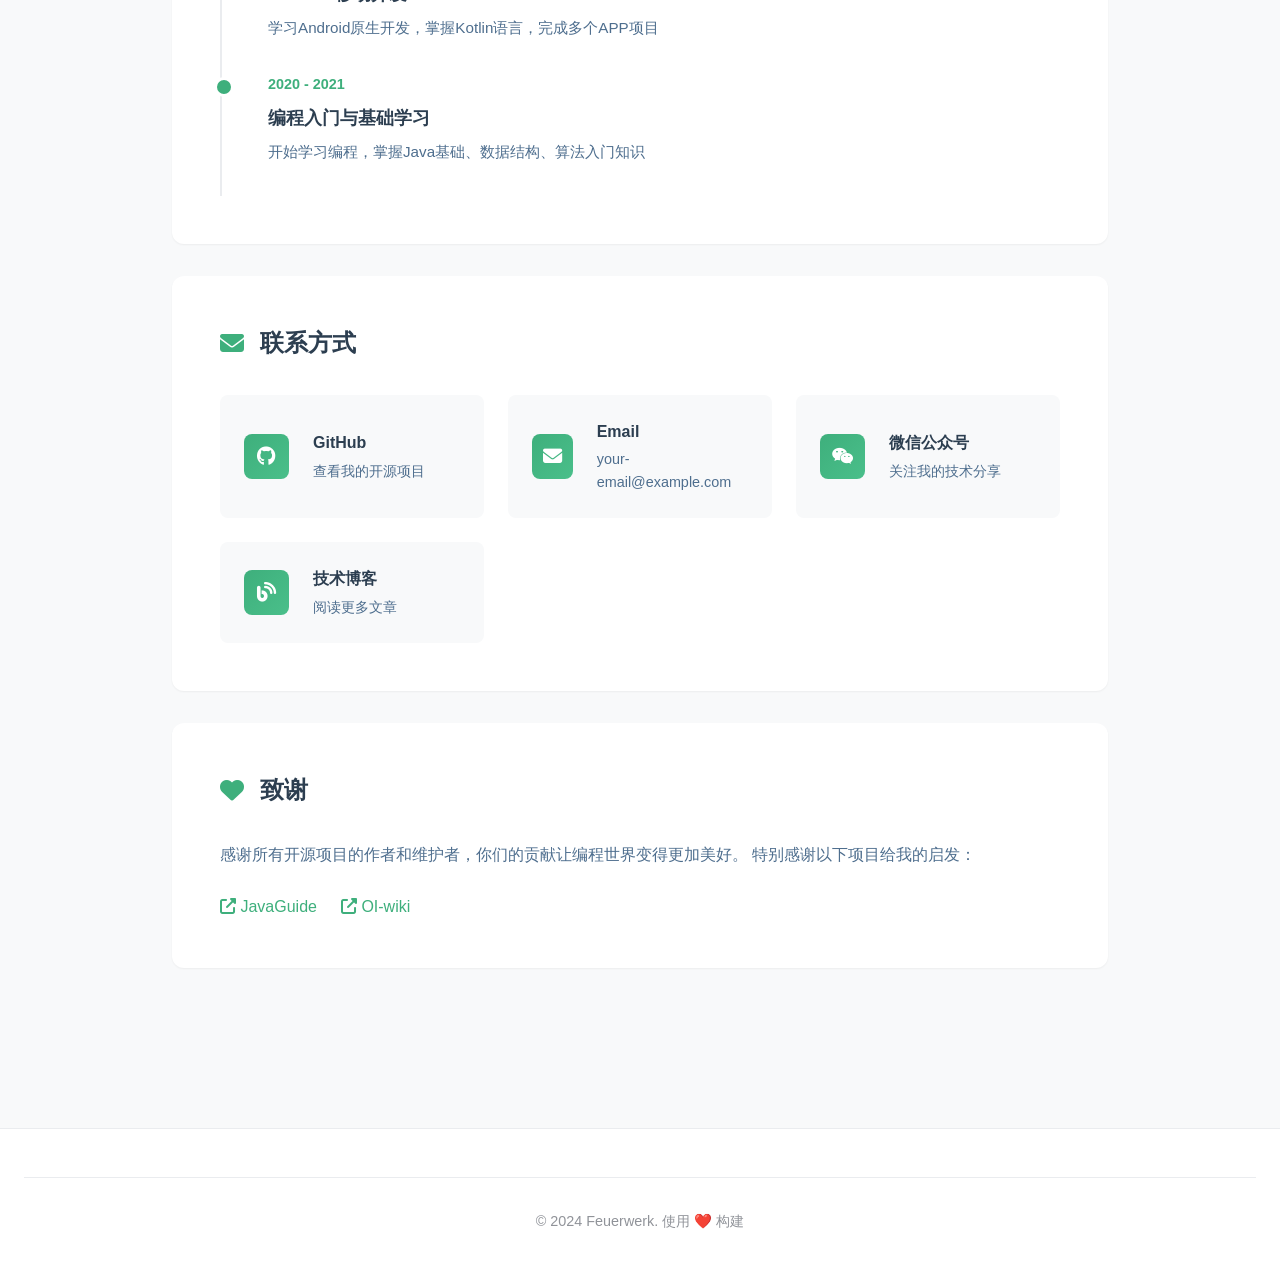
==== commit c2ed5e11: "修改图标" ====
--- a/pages/about.html
+++ b/pages/about.html
@@ -228,7 +228,7 @@
         <div class="nav-container">
             <div class="nav-brand">
                 <a href="../index.html" class="logo">
-                    <i class="fas fa-book"></i>
+                    <img src="../image/OIP-C.png" alt="logo" class="logo-img">
                     <span>Feuerwerk's KB</span>
                 </a>
             </div>
--- a/css/docs-style.css
+++ b/css/docs-style.css
@@ -117,6 +117,13 @@
 .nav-brand .logo i {
     color: var(--primary-color);
     font-size: 1.4rem;
+}
+
+.nav-brand .logo .logo-img {
+    width: 32px;
+    height: 32px;
+    border-radius: 4px;
+    object-fit: cover;
 }
 
 .nav-menu {
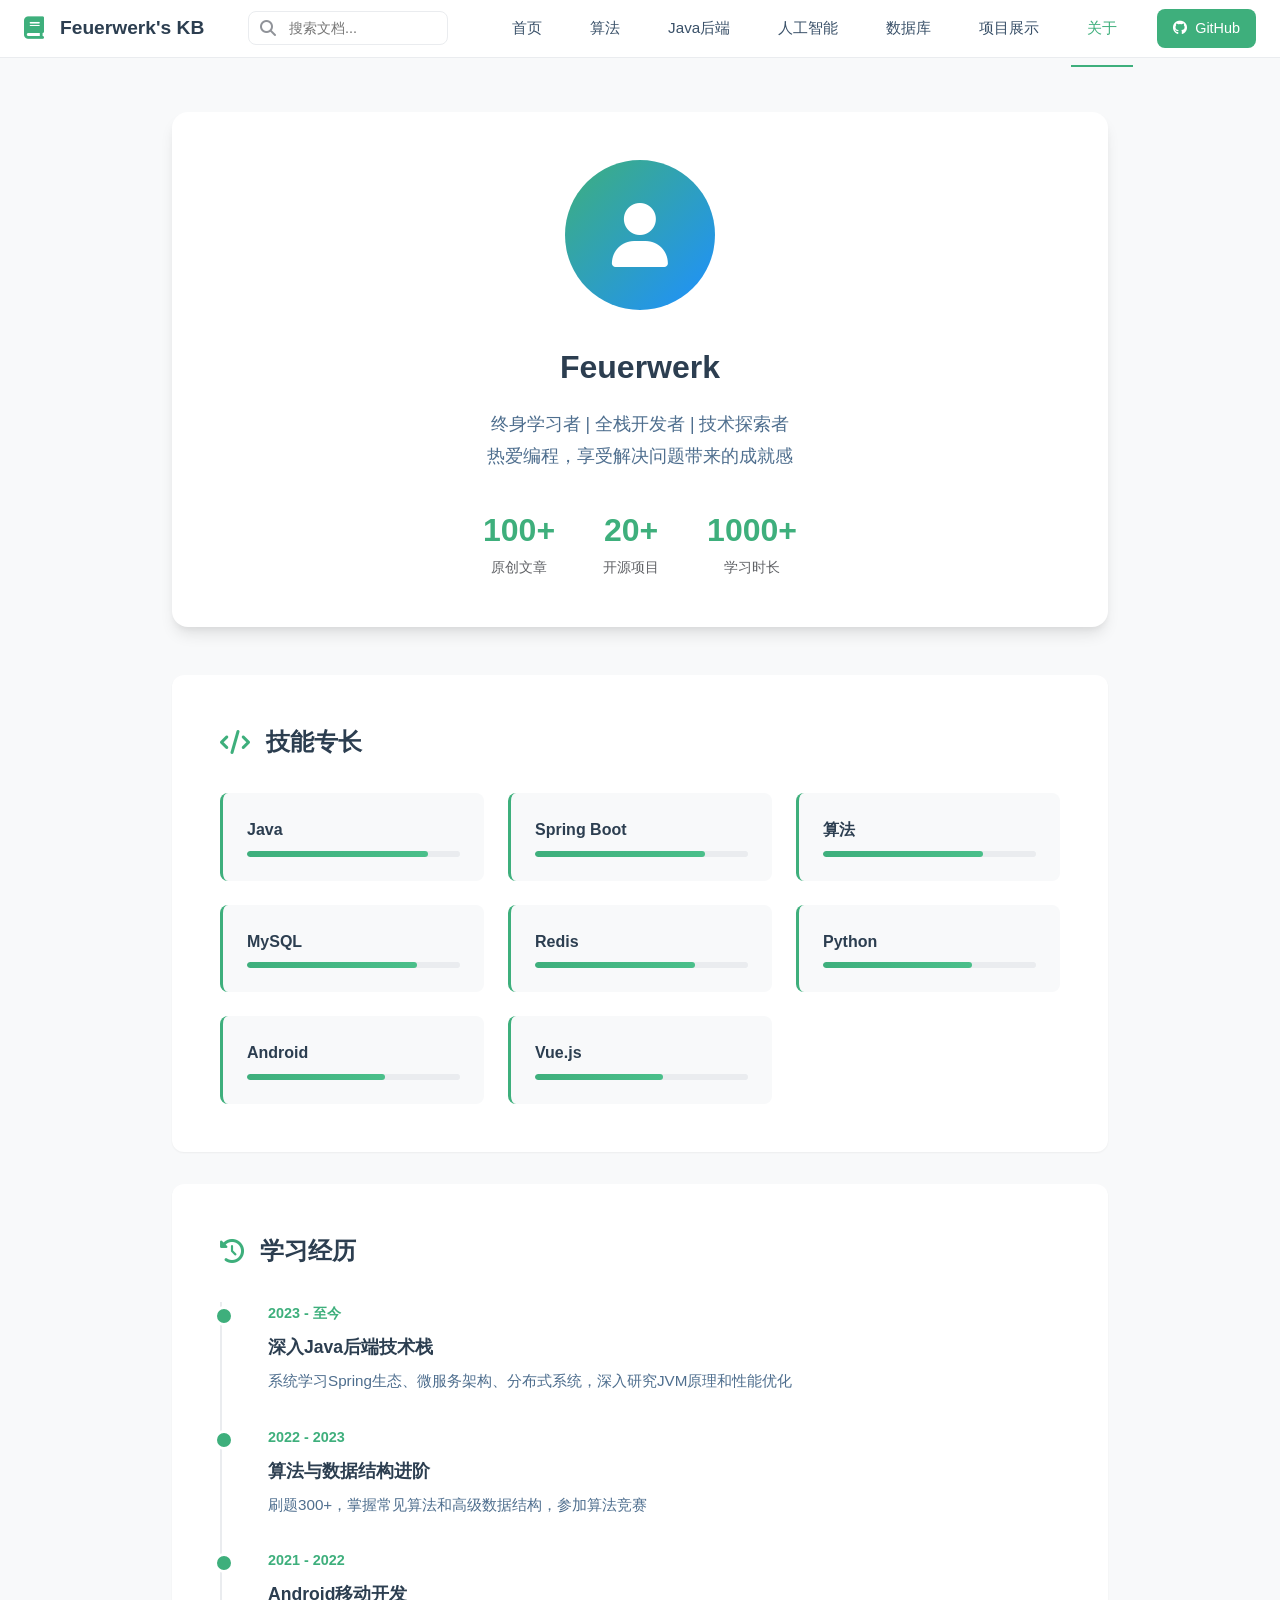
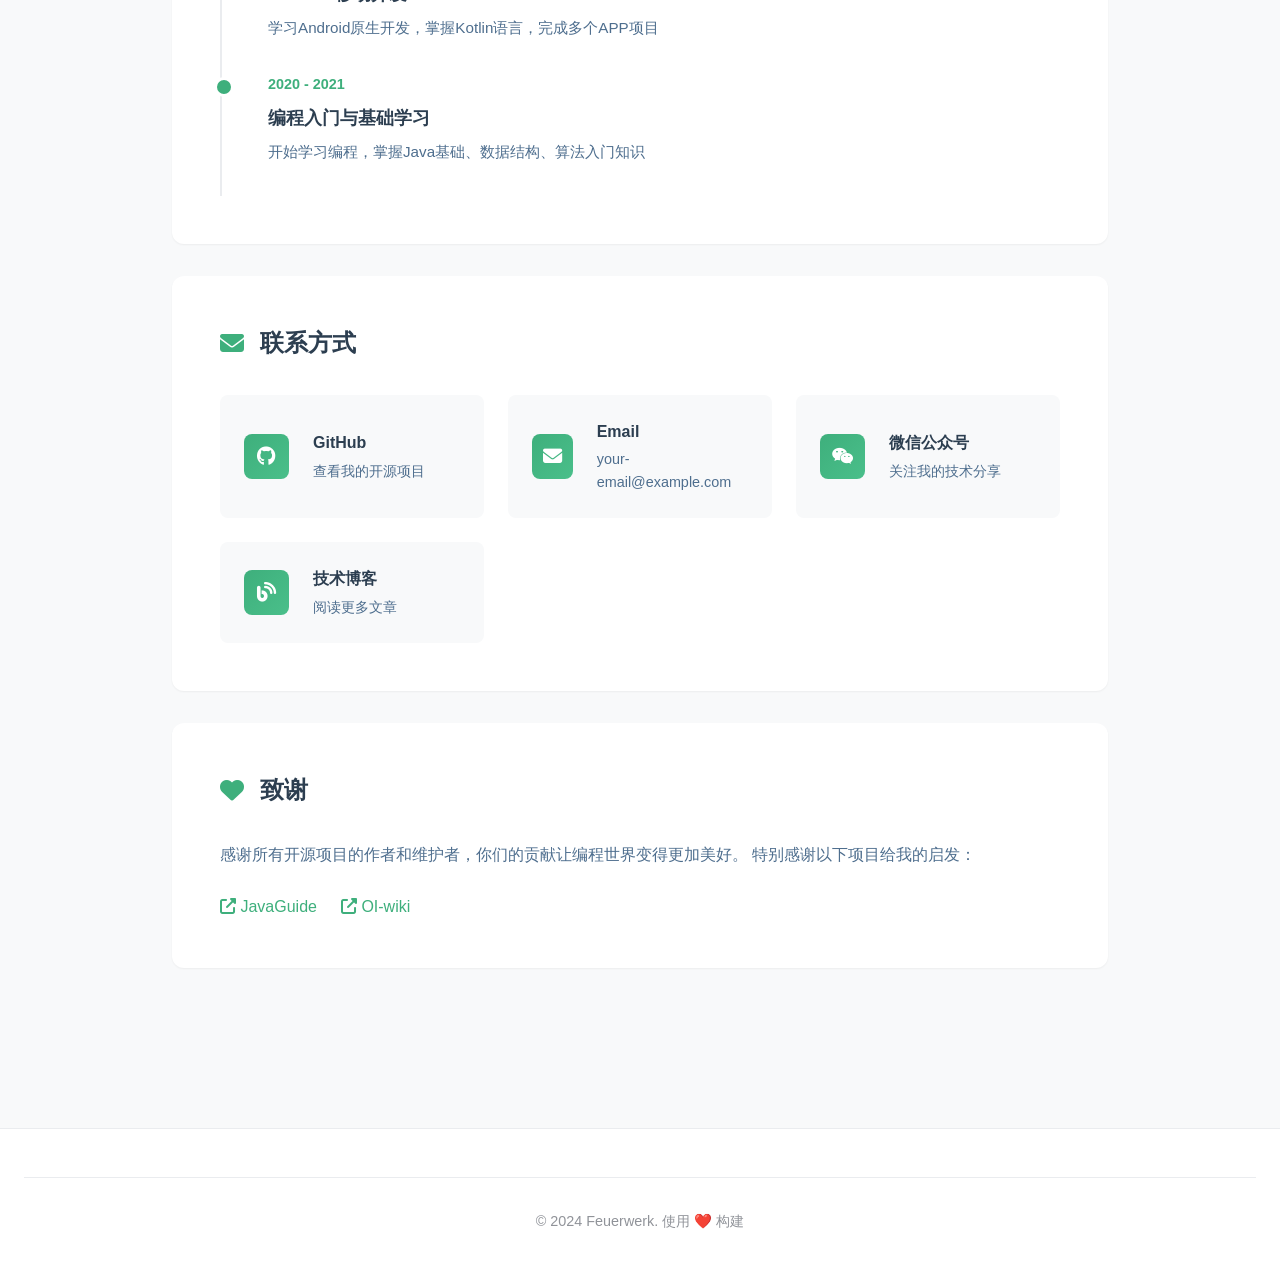
==== commit cff1fa58: "revert: 恢复导航栏图标为Font Awesome书本图标 - 将所有页面的导航栏logo从自定义图片恢复为Font Awesome图标 - 使用fa-book图标替代图片，保持与整体设计风格一" ====
--- a/pages/about.html
+++ b/pages/about.html
@@ -228,7 +228,7 @@
         <div class="nav-container">
             <div class="nav-brand">
                 <a href="../index.html" class="logo">
-                    <img src="../image/OIP-C.png" alt="logo" class="logo-img">
+                    <i class="fas fa-book"></i>
                     <span>Feuerwerk's KB</span>
                 </a>
             </div>
